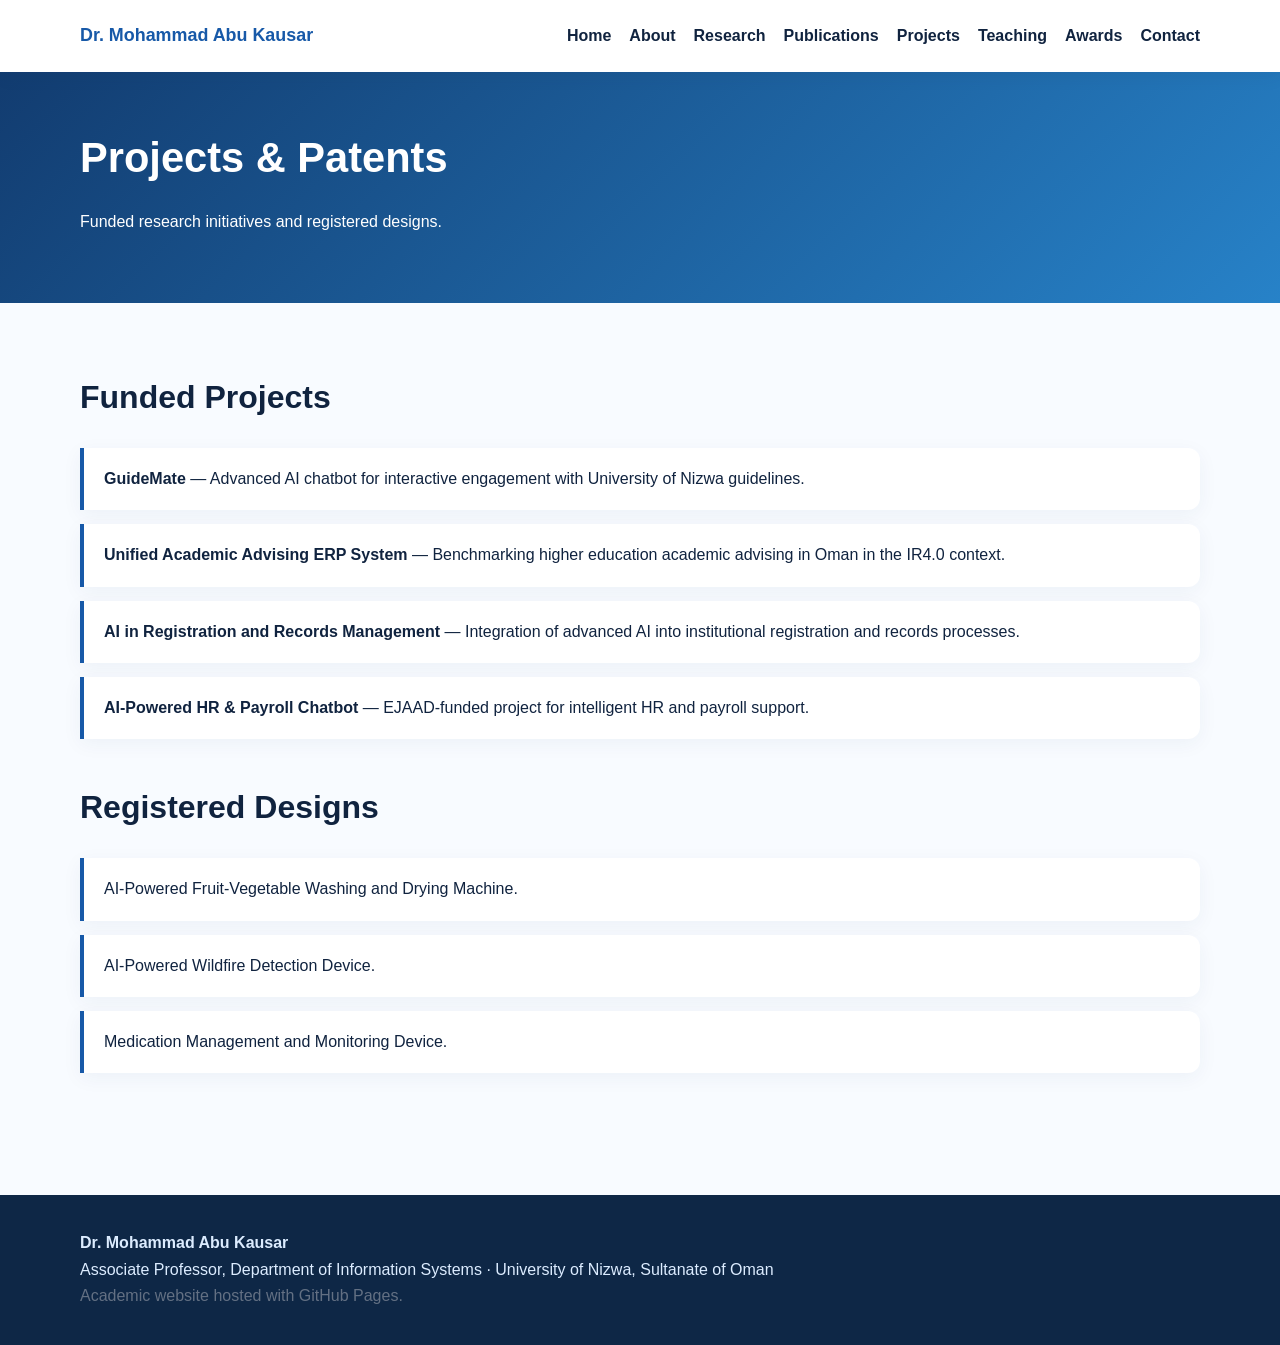
==== projects.html @ 5681b889 "Add files via upload" ====
<!doctype html><html lang="en"><head><meta charset="utf-8"><meta name="viewport" content="width=device-width,initial-scale=1">
<title>Projects | Dr. Mohammad Abu Kausar</title><meta name="description" content="Academic profile of Dr. Mohammad Abu Kausar, Associate Professor at the University of Nizwa.">
<link rel="stylesheet" href="assets/css/style.css"></head><body><header><div class="container"><nav><a class="brand" href="index.html">Dr. Mohammad Abu Kausar</a><div class="links">
<a href="index.html">Home</a><a href="about.html">About</a><a href="research.html">Research</a><a href="publications.html">Publications</a><a href="projects.html">Projects</a><a href="teaching.html">Teaching</a><a href="awards.html">Awards</a><a href="contact.html">Contact</a>
</div></nav></div></header><div class="page-head"><div class="container"><h1>Projects & Patents</h1><p>Funded research initiatives and registered designs.</p></div></div><main><section><div class="container"><h2 class="section-title">Funded Projects</h2>
<div class="item"><b>GuideMate</b> — Advanced AI chatbot for interactive engagement with University of Nizwa guidelines.</div>
<div class="item"><b>Unified Academic Advising ERP System</b> — Benchmarking higher education academic advising in Oman in the IR4.0 context.</div>
<div class="item"><b>AI in Registration and Records Management</b> — Integration of advanced AI into institutional registration and records processes.</div>
<div class="item"><b>AI-Powered HR & Payroll Chatbot</b> — EJAAD-funded project for intelligent HR and payroll support.</div>
<h2 class="section-title" style="margin-top:42px">Registered Designs</h2>
<div class="item">AI-Powered Fruit-Vegetable Washing and Drying Machine.</div><div class="item">AI-Powered Wildfire Detection Device.</div><div class="item">Medication Management and Monitoring Device.</div>
</div></section></main><footer><div class="container"><strong>Dr. Mohammad Abu Kausar</strong><br>Associate Professor, Department of Information Systems · University of Nizwa, Sultanate of Oman<br><span class="muted">Academic website hosted with GitHub Pages.</span></div></footer></body></html>
---- assets/css/style.css ----
:root{--ink:#10233f;--blue:#1759a8;--sky:#eaf4ff;--gold:#d89b2b;--muted:#637083;--white:#fff}
*{box-sizing:border-box}body{margin:0;font-family:Inter,Arial,sans-serif;color:var(--ink);line-height:1.65;background:#f8fbff}
a{color:var(--blue);text-decoration:none}.container{width:min(1120px,92%);margin:auto}
header{background:rgba(255,255,255,.96);position:sticky;top:0;z-index:10;box-shadow:0 2px 18px #16395d18}
nav{display:flex;align-items:center;justify-content:space-between;min-height:72px}.brand{font-weight:800;font-size:1.12rem}
.links{display:flex;gap:18px;flex-wrap:wrap}.links a{font-weight:650;color:var(--ink)}
.hero{background:linear-gradient(135deg,#0f3768,#1767b8 58%,#56a7df);color:white;padding:84px 0}
.hero-grid{display:grid;grid-template-columns:1.45fr .55fr;gap:44px;align-items:center}
.eyebrow{text-transform:uppercase;letter-spacing:.13em;font-weight:750;color:#cfe8ff}.hero h1{font-size:clamp(2.5rem,6vw,4.7rem);line-height:1.04;margin:.25em 0}
.hero p{font-size:1.15rem;max-width:760px}.btn{display:inline-block;background:white;color:#164f8e;padding:12px 20px;border-radius:10px;font-weight:750;margin:8px 8px 0 0}
.btn.alt{background:#ffffff1f;color:white;border:1px solid #ffffff80}
.avatar{width:230px;height:230px;border-radius:50%;border:7px solid #ffffff45;display:grid;place-items:center;background:#ffffff1c;font-size:4rem;font-weight:800;margin:auto}
section{padding:68px 0}.section-title{font-size:2rem;margin:0 0 24px}.grid{display:grid;grid-template-columns:repeat(3,1fr);gap:20px}
.card{background:white;padding:24px;border-radius:16px;box-shadow:0 8px 28px #153c6612;border:1px solid #dce9f5}
.card h3{margin-top:0}.tag{display:inline-block;background:var(--sky);padding:6px 10px;border-radius:20px;margin:4px;font-size:.9rem}
.stat{font-size:2rem;font-weight:850;color:var(--blue)}.muted{color:var(--muted)}
.page-head{background:linear-gradient(135deg,#123c70,#2782c8);color:white;padding:52px 0}.page-head h1{font-size:2.6rem;margin:0}
.item{background:white;border-left:4px solid var(--blue);padding:18px 20px;margin:14px 0;border-radius:0 12px 12px 0;box-shadow:0 5px 20px #16395d0d}
footer{background:#0e2746;color:#dcecff;padding:35px 0;margin-top:40px}
@media(max-width:800px){.hero-grid,.grid{grid-template-columns:1fr}.links{display:none}.avatar{width:170px;height:170px}.hero{padding:55px 0}}
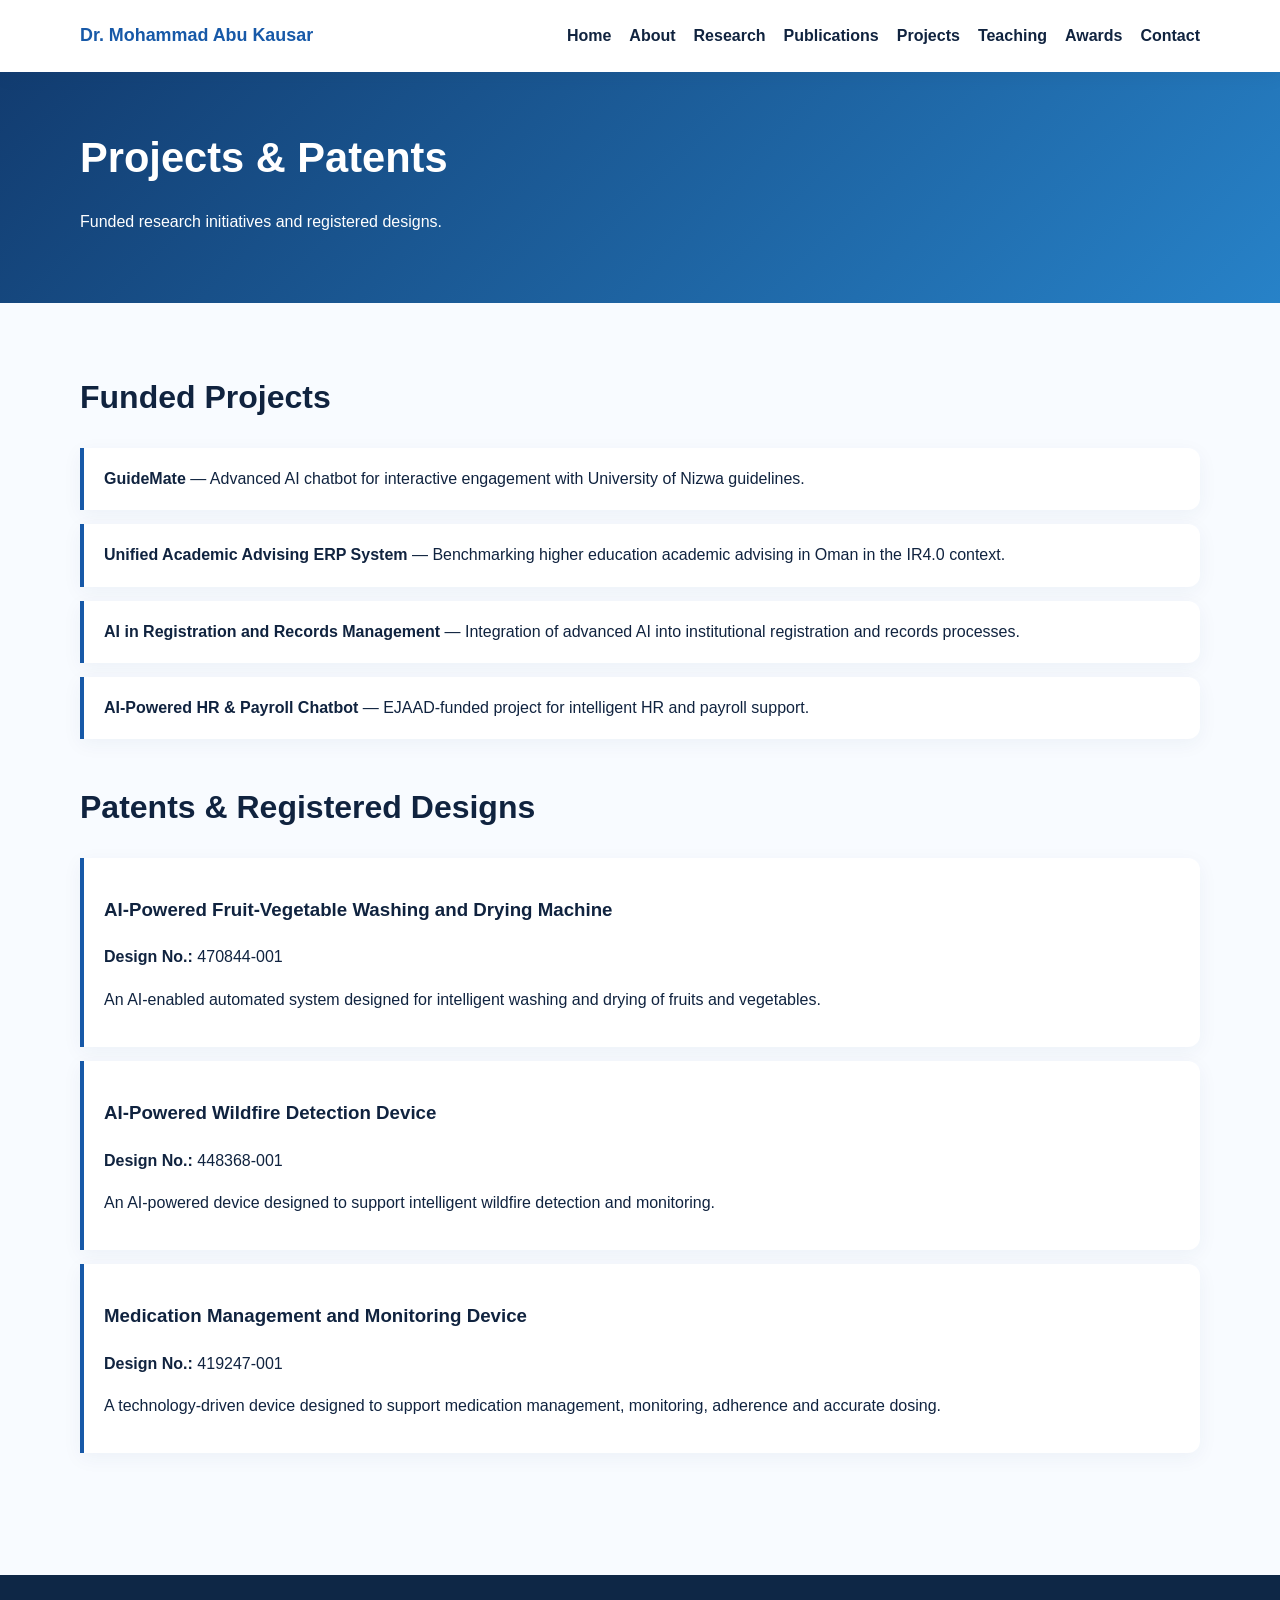
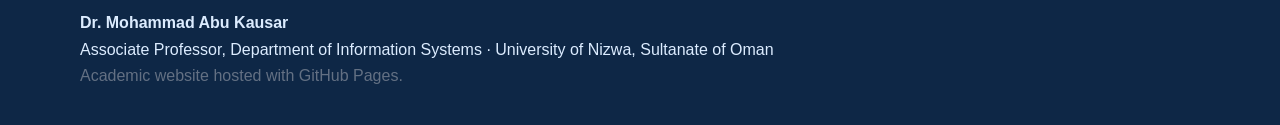
==== commit c1791a6d: "Update projects.html" ====
--- a/projects.html
+++ b/projects.html
@@ -7,6 +7,37 @@
 <div class="item"><b>Unified Academic Advising ERP System</b> — Benchmarking higher education academic advising in Oman in the IR4.0 context.</div>
 <div class="item"><b>AI in Registration and Records Management</b> — Integration of advanced AI into institutional registration and records processes.</div>
 <div class="item"><b>AI-Powered HR & Payroll Chatbot</b> — EJAAD-funded project for intelligent HR and payroll support.</div>
-<h2 class="section-title" style="margin-top:42px">Registered Designs</h2>
-<div class="item">AI-Powered Fruit-Vegetable Washing and Drying Machine.</div><div class="item">AI-Powered Wildfire Detection Device.</div><div class="item">Medication Management and Monitoring Device.</div>
-</div></section></main><footer><div class="container"><strong>Dr. Mohammad Abu Kausar</strong><br>Associate Professor, Department of Information Systems · University of Nizwa, Sultanate of Oman<br><span class="muted">Academic website hosted with GitHub Pages.</span></div></footer></body></html>+<h2 class="section-title" style="margin-top:42px">Patents & Registered Designs</h2>
+<div class="item">
+    <h3>AI-Powered Fruit-Vegetable Washing and Drying Machine</h3>
+    <p>
+        <strong>Design No.:</strong> 470844-001
+    </p>
+    <p>
+        An AI-enabled automated system designed for intelligent
+        washing and drying of fruits and vegetables.
+    </p>
+</div>
+
+<div class="item">
+    <h3>AI-Powered Wildfire Detection Device</h3>
+    <p>
+        <strong>Design No.:</strong> 448368-001
+    </p>
+    <p>
+        An AI-powered device designed to support intelligent
+        wildfire detection and monitoring.
+    </p>
+</div>
+
+<div class="item">
+    <h3>Medication Management and Monitoring Device</h3>
+    <p>
+        <strong>Design No.:</strong> 419247-001
+    </p>
+    <p>
+        A technology-driven device designed to support medication
+        management, monitoring, adherence and accurate dosing.
+    </p>
+</div>
+</div></section></main><footer><div class="container"><strong>Dr. Mohammad Abu Kausar</strong><br>Associate Professor, Department of Information Systems · University of Nizwa, Sultanate of Oman<br><span class="muted">Academic website hosted with GitHub Pages.</span></div></footer></body></html>
--- a/assets/css/style.css
+++ b/assets/css/style.css
@@ -10,7 +10,6 @@
 .eyebrow{text-transform:uppercase;letter-spacing:.13em;font-weight:750;color:#cfe8ff}.hero h1{font-size:clamp(2.5rem,6vw,4.7rem);line-height:1.04;margin:.25em 0}
 .hero p{font-size:1.15rem;max-width:760px}.btn{display:inline-block;background:white;color:#164f8e;padding:12px 20px;border-radius:10px;font-weight:750;margin:8px 8px 0 0}
 .btn.alt{background:#ffffff1f;color:white;border:1px solid #ffffff80}
-.avatar{width:230px;height:230px;border-radius:50%;border:7px solid #ffffff45;display:grid;place-items:center;background:#ffffff1c;font-size:4rem;font-weight:800;margin:auto}
 section{padding:68px 0}.section-title{font-size:2rem;margin:0 0 24px}.grid{display:grid;grid-template-columns:repeat(3,1fr);gap:20px}
 .card{background:white;padding:24px;border-radius:16px;box-shadow:0 8px 28px #153c6612;border:1px solid #dce9f5}
 .card h3{margin-top:0}.tag{display:inline-block;background:var(--sky);padding:6px 10px;border-radius:20px;margin:4px;font-size:.9rem}
@@ -19,3 +18,20 @@
 .item{background:white;border-left:4px solid var(--blue);padding:18px 20px;margin:14px 0;border-radius:0 12px 12px 0;box-shadow:0 5px 20px #16395d0d}
 footer{background:#0e2746;color:#dcecff;padding:35px 0;margin-top:40px}
 @media(max-width:800px){.hero-grid,.grid{grid-template-columns:1fr}.links{display:none}.avatar{width:170px;height:170px}.hero{padding:55px 0}}
+.avatar {
+    width: 230px;
+    height: 230px;
+    border-radius: 50%;
+    overflow: hidden;
+    border: 7px solid rgba(255, 255, 255, 0.45);
+    margin: auto;
+    box-shadow: 0 12px 30px rgba(0, 0, 0, 0.25);
+}
+
+.avatar img {
+    width: 100%;
+    height: 100%;
+    object-fit: cover;
+    object-position: center;
+    display: block;
+}
